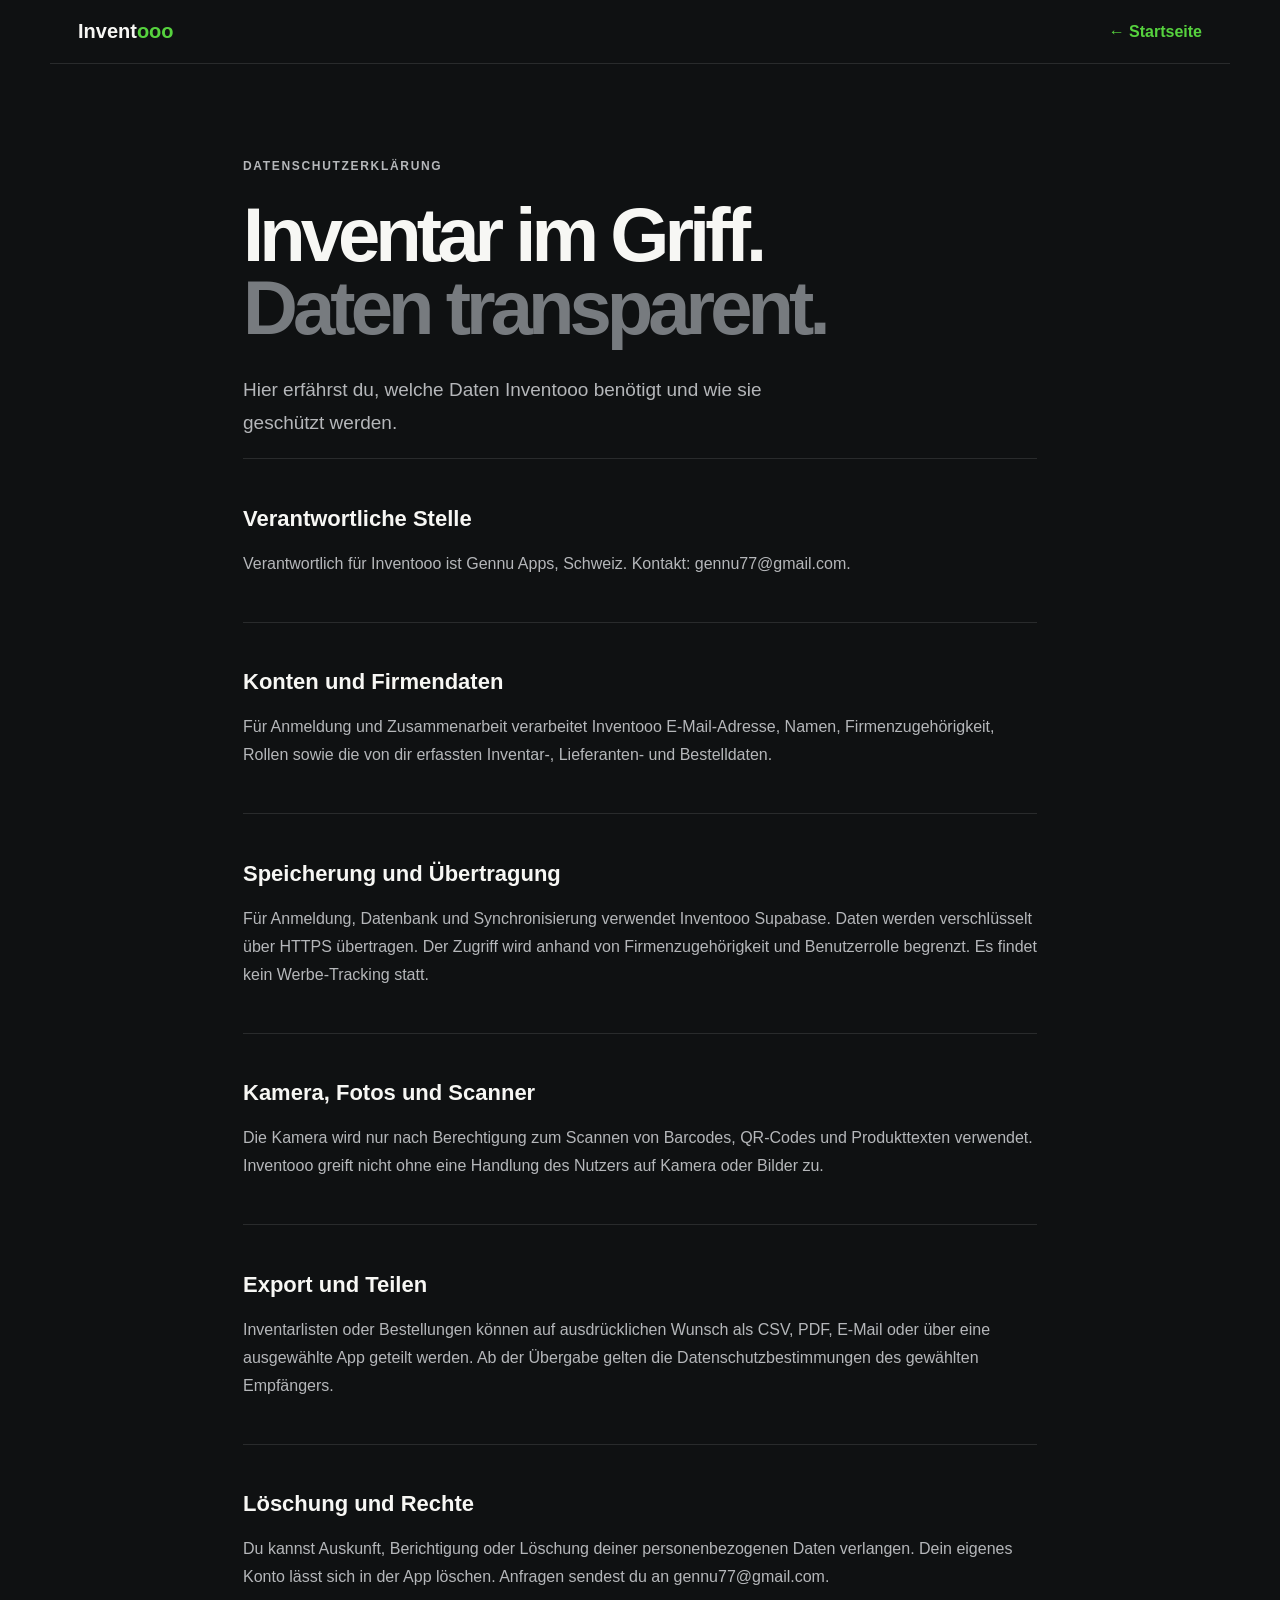
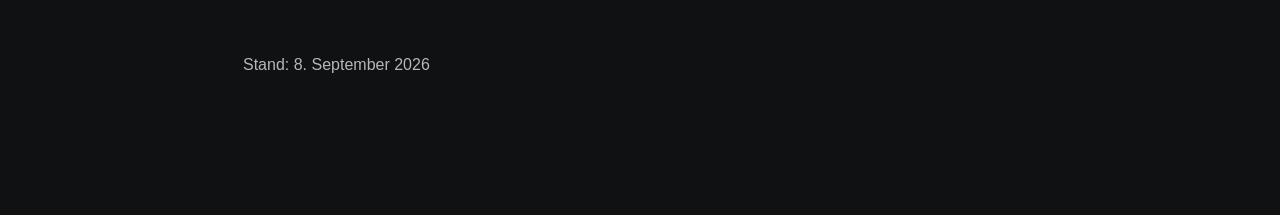
==== datenschutz/index.html @ 2f026363 "Publish Inventooo web" ====
<!doctype html><html lang="de"><head><meta charset="utf-8"><meta name="viewport" content="width=device-width,initial-scale=1"><title>Datenschutz · Inventooo</title><link rel="stylesheet" href="../styles.css"><style>.privacy{max-width:850px;margin:auto;padding:80px 28px 120px}.privacy h1{font-size:clamp(45px,7vw,76px)}.privacy section{padding:28px 0;border-top:1px solid var(--line)}.privacy h2{font-size:22px}.privacy p{color:#b5b7ba;line-height:1.75}.back{color:var(--green);font-weight:800}</style></head><body><header><a class="brand" href="/"><strong>Invent<span>ooo</span></strong></a><a class="back" href="/">← Startseite</a></header><main class="privacy"><p class="eyebrow">Datenschutzerklärung</p><h1>Inventar im Griff.<br><em>Daten transparent.</em></h1><p class="lead">Hier erfährst du, welche Daten Inventooo benötigt und wie sie geschützt werden.</p><section><h2>Verantwortliche Stelle</h2><p>Verantwortlich für Inventooo ist Gennu Apps, Schweiz. Kontakt: gennu77@gmail.com.</p></section><section><h2>Konten und Firmendaten</h2><p>Für Anmeldung und Zusammenarbeit verarbeitet Inventooo E-Mail-Adresse, Namen, Firmenzugehörigkeit, Rollen sowie die von dir erfassten Inventar-, Lieferanten- und Bestelldaten.</p></section><section><h2>Speicherung und Übertragung</h2><p>Für Anmeldung, Datenbank und Synchronisierung verwendet Inventooo Supabase. Daten werden verschlüsselt über HTTPS übertragen. Der Zugriff wird anhand von Firmenzugehörigkeit und Benutzerrolle begrenzt. Es findet kein Werbe-Tracking statt.</p></section><section><h2>Kamera, Fotos und Scanner</h2><p>Die Kamera wird nur nach Berechtigung zum Scannen von Barcodes, QR-Codes und Produkttexten verwendet. Inventooo greift nicht ohne eine Handlung des Nutzers auf Kamera oder Bilder zu.</p></section><section><h2>Export und Teilen</h2><p>Inventarlisten oder Bestellungen können auf ausdrücklichen Wunsch als CSV, PDF, E-Mail oder über eine ausgewählte App geteilt werden. Ab der Übergabe gelten die Datenschutzbestimmungen des gewählten Empfängers.</p></section><section><h2>Löschung und Rechte</h2><p>Du kannst Auskunft, Berichtigung oder Löschung deiner personenbezogenen Daten verlangen. Dein eigenes Konto lässt sich in der App löschen. Anfragen sendest du an gennu77@gmail.com.</p></section><p>Stand: 8. September 2026</p></main></body></html>
---- styles.css ----
:root{--bg:#0f1112;--surface:#181b1d;--text:#f7f7f4;--muted:#a7aaad;--green:#56d23e;--orange:#ff6b35;--line:rgba(255,255,255,.11)}*{box-sizing:border-box}html{scroll-behavior:smooth}body{margin:0;background:var(--bg);color:var(--text);font-family:Arial,Helvetica,sans-serif}a{color:inherit;text-decoration:none}header,footer{max-width:1180px;margin:auto;padding:20px 28px;display:flex;align-items:center;justify-content:space-between}header{border-bottom:1px solid var(--line)}.brand{display:flex;align-items:center;gap:11px;font-size:20px}.brand img{width:42px;height:42px;border-radius:12px}.brand span{color:var(--green)}nav,footer div{display:flex;align-items:center;gap:24px;color:#c7c9cb;font-size:14px}.nav-button{padding:11px 15px;background:var(--green);color:#091109;border-radius:10px;font-weight:800}.hero{max-width:1180px;min-height:680px;margin:auto;padding:88px 28px;display:grid;grid-template-columns:1fr .9fr;gap:70px;align-items:center}.eyebrow{color:var(--green);font-size:12px;font-weight:800;letter-spacing:.14em;text-transform:uppercase}h1{font-size:clamp(50px,6.5vw,86px);line-height:.96;letter-spacing:-.065em;margin:22px 0 28px}h1 em{font-style:normal;color:#777b7f}.lead{font-size:19px;line-height:1.65;color:#b5b7ba;max-width:600px}.actions{display:flex;align-items:center;gap:18px;margin-top:30px}.primary{display:inline-flex;align-items:center;gap:12px;padding:15px 19px;background:var(--orange);border-radius:12px;font-weight:800}.available{font-size:13px;color:#aeb1b4}.preview{position:relative;padding:15px;border:1px solid var(--line);border-radius:26px;background:var(--surface);box-shadow:0 35px 90px rgba(0,0,0,.35)}.preview img{width:100%;display:block;border-radius:16px}.preview span{position:absolute;right:28px;bottom:28px;background:rgba(15,17,18,.88);padding:8px 11px;border-radius:8px;color:var(--green);font-size:12px;font-weight:800}.features{background:#f2f1ed;color:#161719;padding:100px max(28px,calc((100vw - 1124px)/2));display:grid;grid-template-columns:repeat(3,1fr);gap:16px}.features article{background:white;border:1px solid #deddd9;border-radius:20px;padding:28px;min-height:220px}.features article>span{color:var(--orange);font-size:12px;font-weight:900}.features h2{font-size:27px;margin:45px 0 10px}.features p{color:#686b70;line-height:1.6}footer{padding-top:42px;padding-bottom:55px;border-top:1px solid var(--line);color:#aeb1b4}footer p{font-size:14px}@media(max-width:800px){nav>a:not(.nav-button){display:none}.hero{grid-template-columns:1fr;padding-top:64px;gap:50px}.features{grid-template-columns:1fr}.actions{align-items:flex-start;flex-direction:column}.available{padding-left:3px}footer{align-items:flex-start;flex-direction:column;gap:20px}}
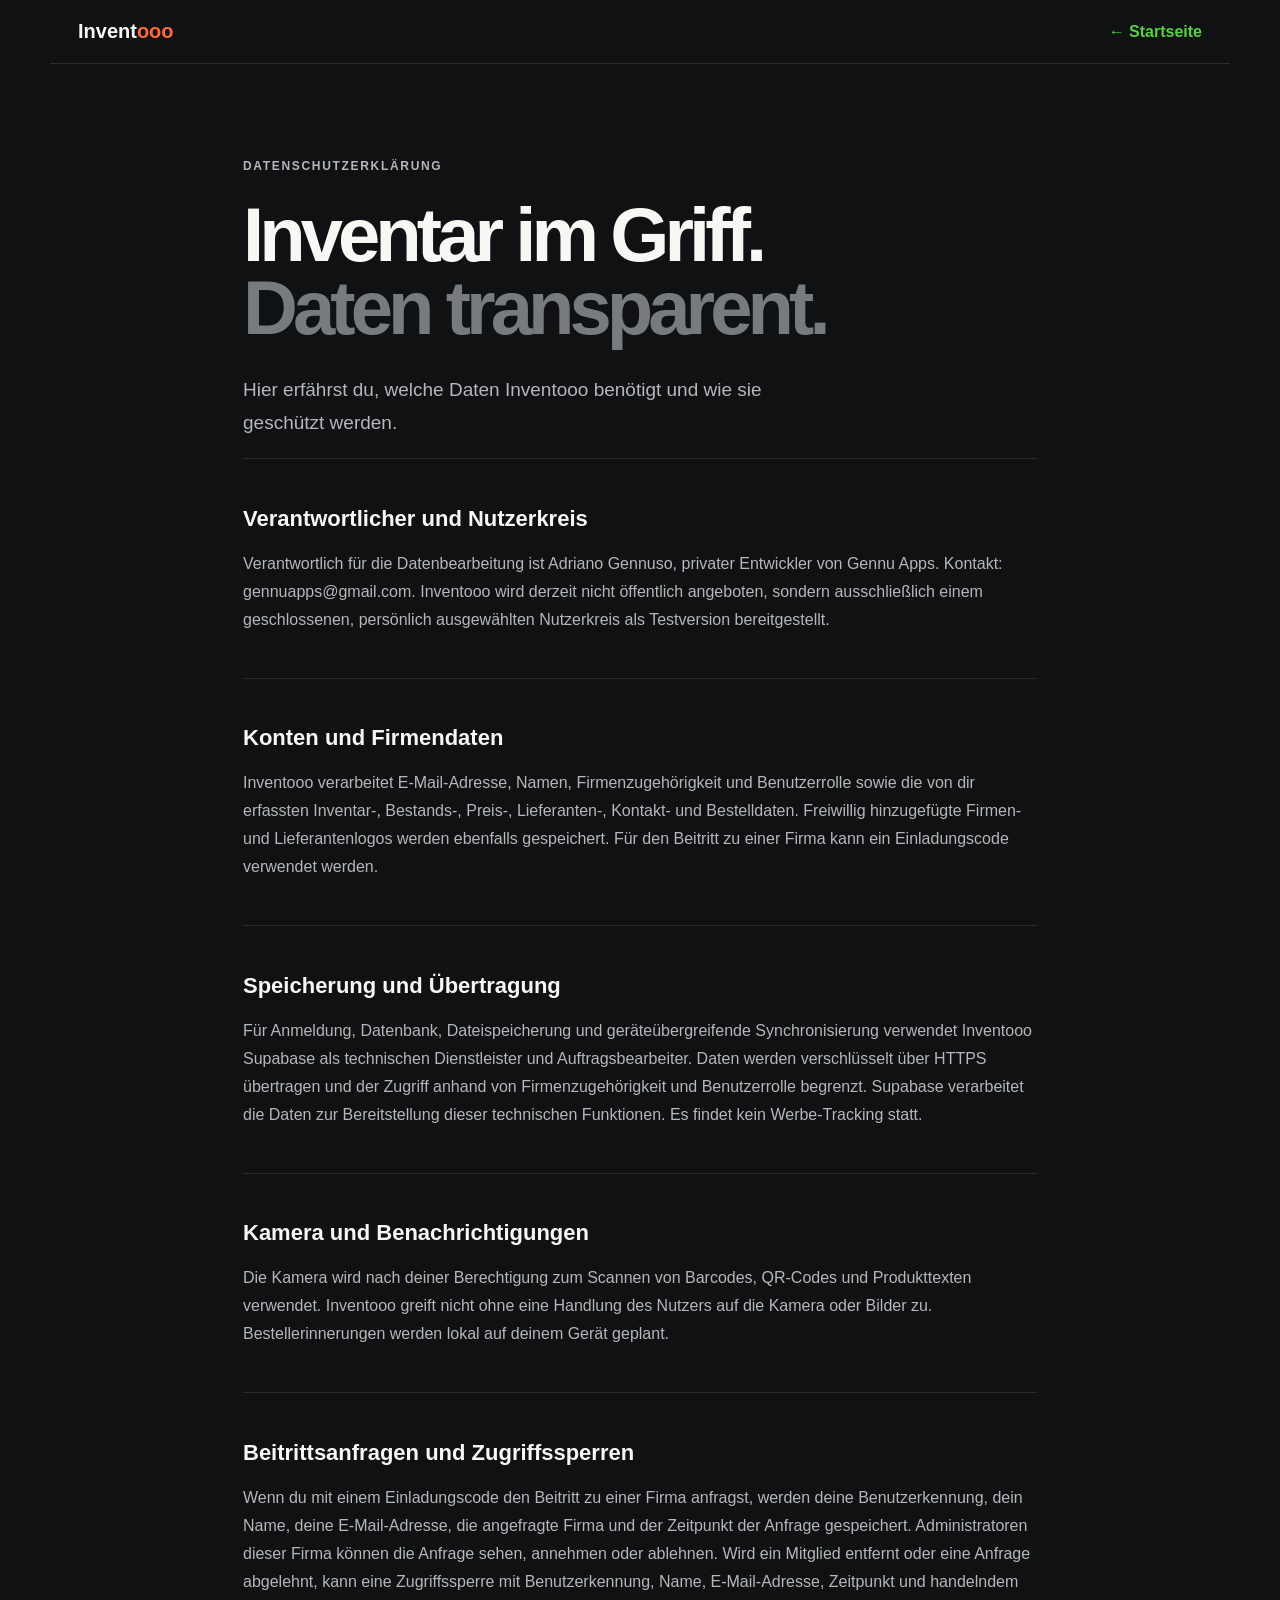
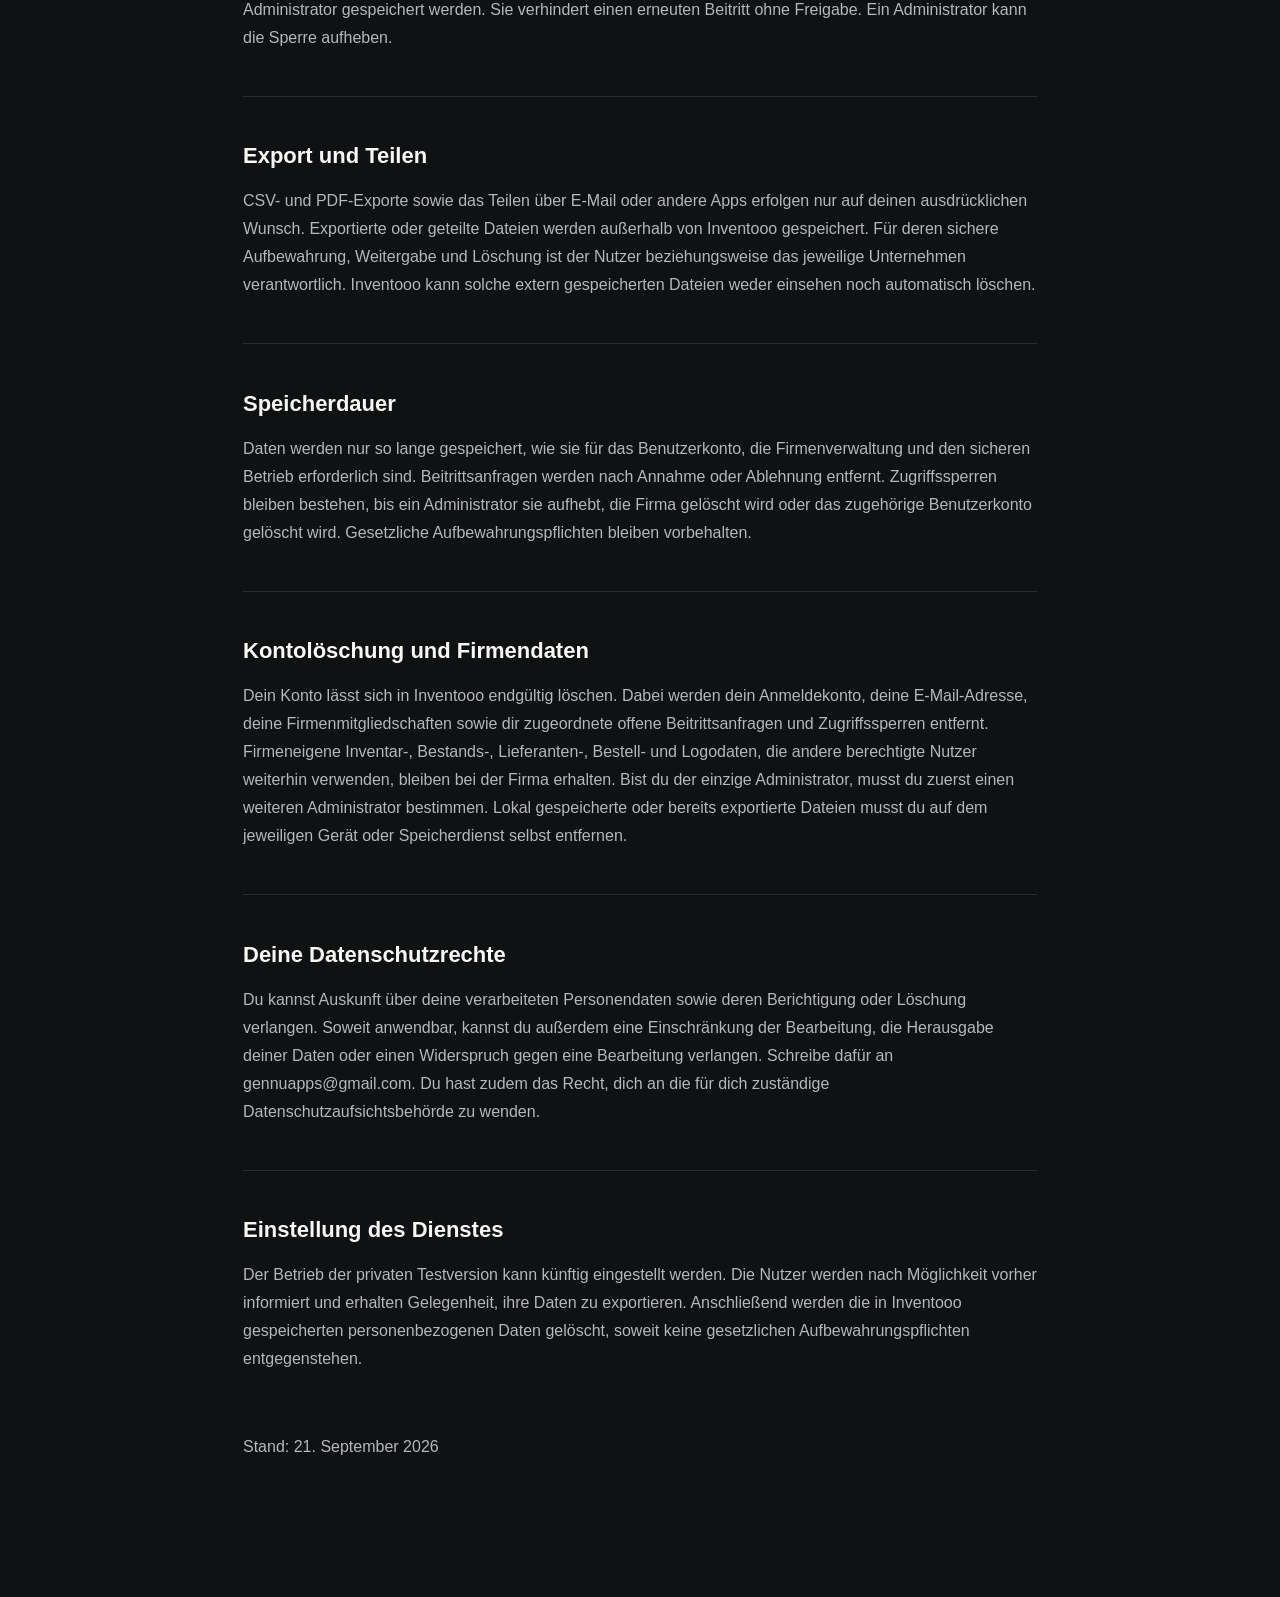
==== commit c66c3ca6: "Publish current Inventooo web app" ====
--- a/datenschutz/index.html
+++ b/datenschutz/index.html
@@ -1 +1,71 @@
-<!doctype html><html lang="de"><head><meta charset="utf-8"><meta name="viewport" content="width=device-width,initial-scale=1"><title>Datenschutz · Inventooo</title><link rel="stylesheet" href="../styles.css"><style>.privacy{max-width:850px;margin:auto;padding:80px 28px 120px}.privacy h1{font-size:clamp(45px,7vw,76px)}.privacy section{padding:28px 0;border-top:1px solid var(--line)}.privacy h2{font-size:22px}.privacy p{color:#b5b7ba;line-height:1.75}.back{color:var(--green);font-weight:800}</style></head><body><header><a class="brand" href="/"><strong>Invent<span>ooo</span></strong></a><a class="back" href="/">← Startseite</a></header><main class="privacy"><p class="eyebrow">Datenschutzerklärung</p><h1>Inventar im Griff.<br><em>Daten transparent.</em></h1><p class="lead">Hier erfährst du, welche Daten Inventooo benötigt und wie sie geschützt werden.</p><section><h2>Verantwortliche Stelle</h2><p>Verantwortlich für Inventooo ist Gennu Apps, Schweiz. Kontakt: gennu77@gmail.com.</p></section><section><h2>Konten und Firmendaten</h2><p>Für Anmeldung und Zusammenarbeit verarbeitet Inventooo E-Mail-Adresse, Namen, Firmenzugehörigkeit, Rollen sowie die von dir erfassten Inventar-, Lieferanten- und Bestelldaten.</p></section><section><h2>Speicherung und Übertragung</h2><p>Für Anmeldung, Datenbank und Synchronisierung verwendet Inventooo Supabase. Daten werden verschlüsselt über HTTPS übertragen. Der Zugriff wird anhand von Firmenzugehörigkeit und Benutzerrolle begrenzt. Es findet kein Werbe-Tracking statt.</p></section><section><h2>Kamera, Fotos und Scanner</h2><p>Die Kamera wird nur nach Berechtigung zum Scannen von Barcodes, QR-Codes und Produkttexten verwendet. Inventooo greift nicht ohne eine Handlung des Nutzers auf Kamera oder Bilder zu.</p></section><section><h2>Export und Teilen</h2><p>Inventarlisten oder Bestellungen können auf ausdrücklichen Wunsch als CSV, PDF, E-Mail oder über eine ausgewählte App geteilt werden. Ab der Übergabe gelten die Datenschutzbestimmungen des gewählten Empfängers.</p></section><section><h2>Löschung und Rechte</h2><p>Du kannst Auskunft, Berichtigung oder Löschung deiner personenbezogenen Daten verlangen. Dein eigenes Konto lässt sich in der App löschen. Anfragen sendest du an gennu77@gmail.com.</p></section><p>Stand: 8. September 2026</p></main></body></html>
+<!doctype html>
+<html lang="de">
+  <head>
+    <meta charset="utf-8" />
+    <meta name="viewport" content="width=device-width,initial-scale=1" />
+    <title>Datenschutz · Inventooo</title>
+    <link rel="stylesheet" href="../styles.css" />
+    <style>
+      .privacy { max-width: 850px; margin: auto; padding: 80px 28px 120px; }
+      .privacy h1 { font-size: clamp(45px, 7vw, 76px); }
+      .privacy section { padding: 28px 0; border-top: 1px solid var(--line); }
+      .privacy h2 { font-size: 22px; }
+      .privacy p { color: #b5b7ba; line-height: 1.75; }
+      .back { color: var(--green); font-weight: 800; }
+    </style>
+  </head>
+  <body>
+    <header>
+      <a class="brand" href="/"><strong>Invent<span>ooo</span></strong></a>
+      <a class="back" href="/">← Startseite</a>
+    </header>
+    <main class="privacy">
+      <p class="eyebrow">Datenschutzerklärung</p>
+      <h1>Inventar im Griff.<br /><em>Daten transparent.</em></h1>
+      <p class="lead">Hier erfährst du, welche Daten Inventooo benötigt und wie sie geschützt werden.</p>
+
+      <section>
+        <h2>Verantwortlicher und Nutzerkreis</h2>
+        <p>Verantwortlich für die Datenbearbeitung ist Adriano Gennuso, privater Entwickler von Gennu Apps. Kontakt: gennuapps@gmail.com. Inventooo wird derzeit nicht öffentlich angeboten, sondern ausschließlich einem geschlossenen, persönlich ausgewählten Nutzerkreis als Testversion bereitgestellt.</p>
+      </section>
+      <section>
+        <h2>Konten und Firmendaten</h2>
+        <p>Inventooo verarbeitet E-Mail-Adresse, Namen, Firmenzugehörigkeit und Benutzerrolle sowie die von dir erfassten Inventar-, Bestands-, Preis-, Lieferanten-, Kontakt- und Bestelldaten. Freiwillig hinzugefügte Firmen- und Lieferantenlogos werden ebenfalls gespeichert. Für den Beitritt zu einer Firma kann ein Einladungscode verwendet werden.</p>
+      </section>
+      <section>
+        <h2>Speicherung und Übertragung</h2>
+        <p>Für Anmeldung, Datenbank, Dateispeicherung und geräteübergreifende Synchronisierung verwendet Inventooo Supabase als technischen Dienstleister und Auftragsbearbeiter. Daten werden verschlüsselt über HTTPS übertragen und der Zugriff anhand von Firmenzugehörigkeit und Benutzerrolle begrenzt. Supabase verarbeitet die Daten zur Bereitstellung dieser technischen Funktionen. Es findet kein Werbe-Tracking statt.</p>
+      </section>
+      <section>
+        <h2>Kamera und Benachrichtigungen</h2>
+        <p>Die Kamera wird nach deiner Berechtigung zum Scannen von Barcodes, QR-Codes und Produkttexten verwendet. Inventooo greift nicht ohne eine Handlung des Nutzers auf die Kamera oder Bilder zu. Bestellerinnerungen werden lokal auf deinem Gerät geplant.</p>
+      </section>
+      <section>
+        <h2>Beitrittsanfragen und Zugriffssperren</h2>
+        <p>Wenn du mit einem Einladungscode den Beitritt zu einer Firma anfragst, werden deine Benutzerkennung, dein Name, deine E-Mail-Adresse, die angefragte Firma und der Zeitpunkt der Anfrage gespeichert. Administratoren dieser Firma können die Anfrage sehen, annehmen oder ablehnen. Wird ein Mitglied entfernt oder eine Anfrage abgelehnt, kann eine Zugriffssperre mit Benutzerkennung, Name, E-Mail-Adresse, Zeitpunkt und handelndem Administrator gespeichert werden. Sie verhindert einen erneuten Beitritt ohne Freigabe. Ein Administrator kann die Sperre aufheben.</p>
+      </section>
+      <section>
+        <h2>Export und Teilen</h2>
+        <p>CSV- und PDF-Exporte sowie das Teilen über E-Mail oder andere Apps erfolgen nur auf deinen ausdrücklichen Wunsch. Exportierte oder geteilte Dateien werden außerhalb von Inventooo gespeichert. Für deren sichere Aufbewahrung, Weitergabe und Löschung ist der Nutzer beziehungsweise das jeweilige Unternehmen verantwortlich. Inventooo kann solche extern gespeicherten Dateien weder einsehen noch automatisch löschen.</p>
+      </section>
+      <section>
+        <h2>Speicherdauer</h2>
+        <p>Daten werden nur so lange gespeichert, wie sie für das Benutzerkonto, die Firmenverwaltung und den sicheren Betrieb erforderlich sind. Beitrittsanfragen werden nach Annahme oder Ablehnung entfernt. Zugriffssperren bleiben bestehen, bis ein Administrator sie aufhebt, die Firma gelöscht wird oder das zugehörige Benutzerkonto gelöscht wird. Gesetzliche Aufbewahrungspflichten bleiben vorbehalten.</p>
+      </section>
+      <section>
+        <h2>Kontolöschung und Firmendaten</h2>
+        <p>Dein Konto lässt sich in Inventooo endgültig löschen. Dabei werden dein Anmeldekonto, deine E-Mail-Adresse, deine Firmenmitgliedschaften sowie dir zugeordnete offene Beitrittsanfragen und Zugriffssperren entfernt. Firmeneigene Inventar-, Bestands-, Lieferanten-, Bestell- und Logodaten, die andere berechtigte Nutzer weiterhin verwenden, bleiben bei der Firma erhalten. Bist du der einzige Administrator, musst du zuerst einen weiteren Administrator bestimmen. Lokal gespeicherte oder bereits exportierte Dateien musst du auf dem jeweiligen Gerät oder Speicherdienst selbst entfernen.</p>
+      </section>
+      <section>
+        <h2>Deine Datenschutzrechte</h2>
+        <p>Du kannst Auskunft über deine verarbeiteten Personendaten sowie deren Berichtigung oder Löschung verlangen. Soweit anwendbar, kannst du außerdem eine Einschränkung der Bearbeitung, die Herausgabe deiner Daten oder einen Widerspruch gegen eine Bearbeitung verlangen. Schreibe dafür an gennuapps@gmail.com. Du hast zudem das Recht, dich an die für dich zuständige Datenschutzaufsichtsbehörde zu wenden.</p>
+      </section>
+      <section>
+        <h2>Einstellung des Dienstes</h2>
+        <p>Der Betrieb der privaten Testversion kann künftig eingestellt werden. Die Nutzer werden nach Möglichkeit vorher informiert und erhalten Gelegenheit, ihre Daten zu exportieren. Anschließend werden die in Inventooo gespeicherten personenbezogenen Daten gelöscht, soweit keine gesetzlichen Aufbewahrungspflichten entgegenstehen.</p>
+      </section>
+
+      <p>Stand: 21. September 2026</p>
+    </main>
+  </body>
+</html>
--- a/styles.css
+++ b/styles.css
@@ -1 +1 @@
-:root{--bg:#0f1112;--surface:#181b1d;--text:#f7f7f4;--muted:#a7aaad;--green:#56d23e;--orange:#ff6b35;--line:rgba(255,255,255,.11)}*{box-sizing:border-box}html{scroll-behavior:smooth}body{margin:0;background:var(--bg);color:var(--text);font-family:Arial,Helvetica,sans-serif}a{color:inherit;text-decoration:none}header,footer{max-width:1180px;margin:auto;padding:20px 28px;display:flex;align-items:center;justify-content:space-between}header{border-bottom:1px solid var(--line)}.brand{display:flex;align-items:center;gap:11px;font-size:20px}.brand img{width:42px;height:42px;border-radius:12px}.brand span{color:var(--green)}nav,footer div{display:flex;align-items:center;gap:24px;color:#c7c9cb;font-size:14px}.nav-button{padding:11px 15px;background:var(--green);color:#091109;border-radius:10px;font-weight:800}.hero{max-width:1180px;min-height:680px;margin:auto;padding:88px 28px;display:grid;grid-template-columns:1fr .9fr;gap:70px;align-items:center}.eyebrow{color:var(--green);font-size:12px;font-weight:800;letter-spacing:.14em;text-transform:uppercase}h1{font-size:clamp(50px,6.5vw,86px);line-height:.96;letter-spacing:-.065em;margin:22px 0 28px}h1 em{font-style:normal;color:#777b7f}.lead{font-size:19px;line-height:1.65;color:#b5b7ba;max-width:600px}.actions{display:flex;align-items:center;gap:18px;margin-top:30px}.primary{display:inline-flex;align-items:center;gap:12px;padding:15px 19px;background:var(--orange);border-radius:12px;font-weight:800}.available{font-size:13px;color:#aeb1b4}.preview{position:relative;padding:15px;border:1px solid var(--line);border-radius:26px;background:var(--surface);box-shadow:0 35px 90px rgba(0,0,0,.35)}.preview img{width:100%;display:block;border-radius:16px}.preview span{position:absolute;right:28px;bottom:28px;background:rgba(15,17,18,.88);padding:8px 11px;border-radius:8px;color:var(--green);font-size:12px;font-weight:800}.features{background:#f2f1ed;color:#161719;padding:100px max(28px,calc((100vw - 1124px)/2));display:grid;grid-template-columns:repeat(3,1fr);gap:16px}.features article{background:white;border:1px solid #deddd9;border-radius:20px;padding:28px;min-height:220px}.features article>span{color:var(--orange);font-size:12px;font-weight:900}.features h2{font-size:27px;margin:45px 0 10px}.features p{color:#686b70;line-height:1.6}footer{padding-top:42px;padding-bottom:55px;border-top:1px solid var(--line);color:#aeb1b4}footer p{font-size:14px}@media(max-width:800px){nav>a:not(.nav-button){display:none}.hero{grid-template-columns:1fr;padding-top:64px;gap:50px}.features{grid-template-columns:1fr}.actions{align-items:flex-start;flex-direction:column}.available{padding-left:3px}footer{align-items:flex-start;flex-direction:column;gap:20px}}
+:root{--bg:#0f1112;--surface:#181b1d;--text:#f7f7f4;--muted:#a7aaad;--green:#56d23e;--orange:#ff6b35;--line:rgba(255,255,255,.11)}*{box-sizing:border-box}html{scroll-behavior:smooth}body{margin:0;background:var(--bg);color:var(--text);font-family:Arial,Helvetica,sans-serif}a{color:inherit;text-decoration:none}header,footer{max-width:1180px;margin:auto;padding:20px 28px;display:flex;align-items:center;justify-content:space-between}header{border-bottom:1px solid var(--line)}.brand{display:flex;align-items:center;gap:11px;font-size:20px}.brand img{width:42px;height:42px;border-radius:12px}.brand span{color:var(--orange)}nav,footer div{display:flex;align-items:center;gap:24px;color:#c7c9cb;font-size:14px}.nav-button{padding:11px 15px;background:var(--green);color:#091109;border-radius:10px;font-weight:800}.hero{max-width:1180px;min-height:680px;margin:auto;padding:88px 28px;display:grid;grid-template-columns:1fr .9fr;gap:70px;align-items:center}.eyebrow{color:var(--green);font-size:12px;font-weight:800;letter-spacing:.14em;text-transform:uppercase}h1{font-size:clamp(50px,6.5vw,86px);line-height:.96;letter-spacing:-.065em;margin:22px 0 28px}h1 em{font-style:normal;color:#777b7f}.lead{font-size:19px;line-height:1.65;color:#b5b7ba;max-width:600px}.actions{display:flex;align-items:center;gap:18px;margin-top:30px}.primary{display:inline-flex;align-items:center;gap:12px;padding:15px 19px;background:var(--orange);border-radius:12px;font-weight:800}.available{font-size:13px;color:#aeb1b4}.preview{position:relative;padding:15px;border:1px solid var(--line);border-radius:26px;background:var(--surface);box-shadow:0 35px 90px rgba(0,0,0,.35)}.preview img{width:100%;display:block;border-radius:16px}.preview span{position:absolute;right:28px;bottom:28px;background:rgba(15,17,18,.88);padding:8px 11px;border-radius:8px;color:var(--green);font-size:12px;font-weight:800}.features{background:#f2f1ed;color:#161719;padding:100px max(28px,calc((100vw - 1124px)/2));display:grid;grid-template-columns:repeat(3,1fr);gap:16px}.features article{background:white;border:1px solid #deddd9;border-radius:20px;padding:28px;min-height:220px}.features article>span{color:var(--orange);font-size:12px;font-weight:900}.features h2{font-size:27px;margin:45px 0 10px}.features p{color:#686b70;line-height:1.6}footer{padding-top:42px;padding-bottom:55px;border-top:1px solid var(--line);color:#aeb1b4}footer p{font-size:14px}@media(max-width:800px){nav>a:not(.nav-button){display:none}.hero{grid-template-columns:1fr;padding-top:64px;gap:50px}.features{grid-template-columns:1fr}.actions{align-items:flex-start;flex-direction:column}.available{padding-left:3px}footer{align-items:flex-start;flex-direction:column;gap:20px}}
